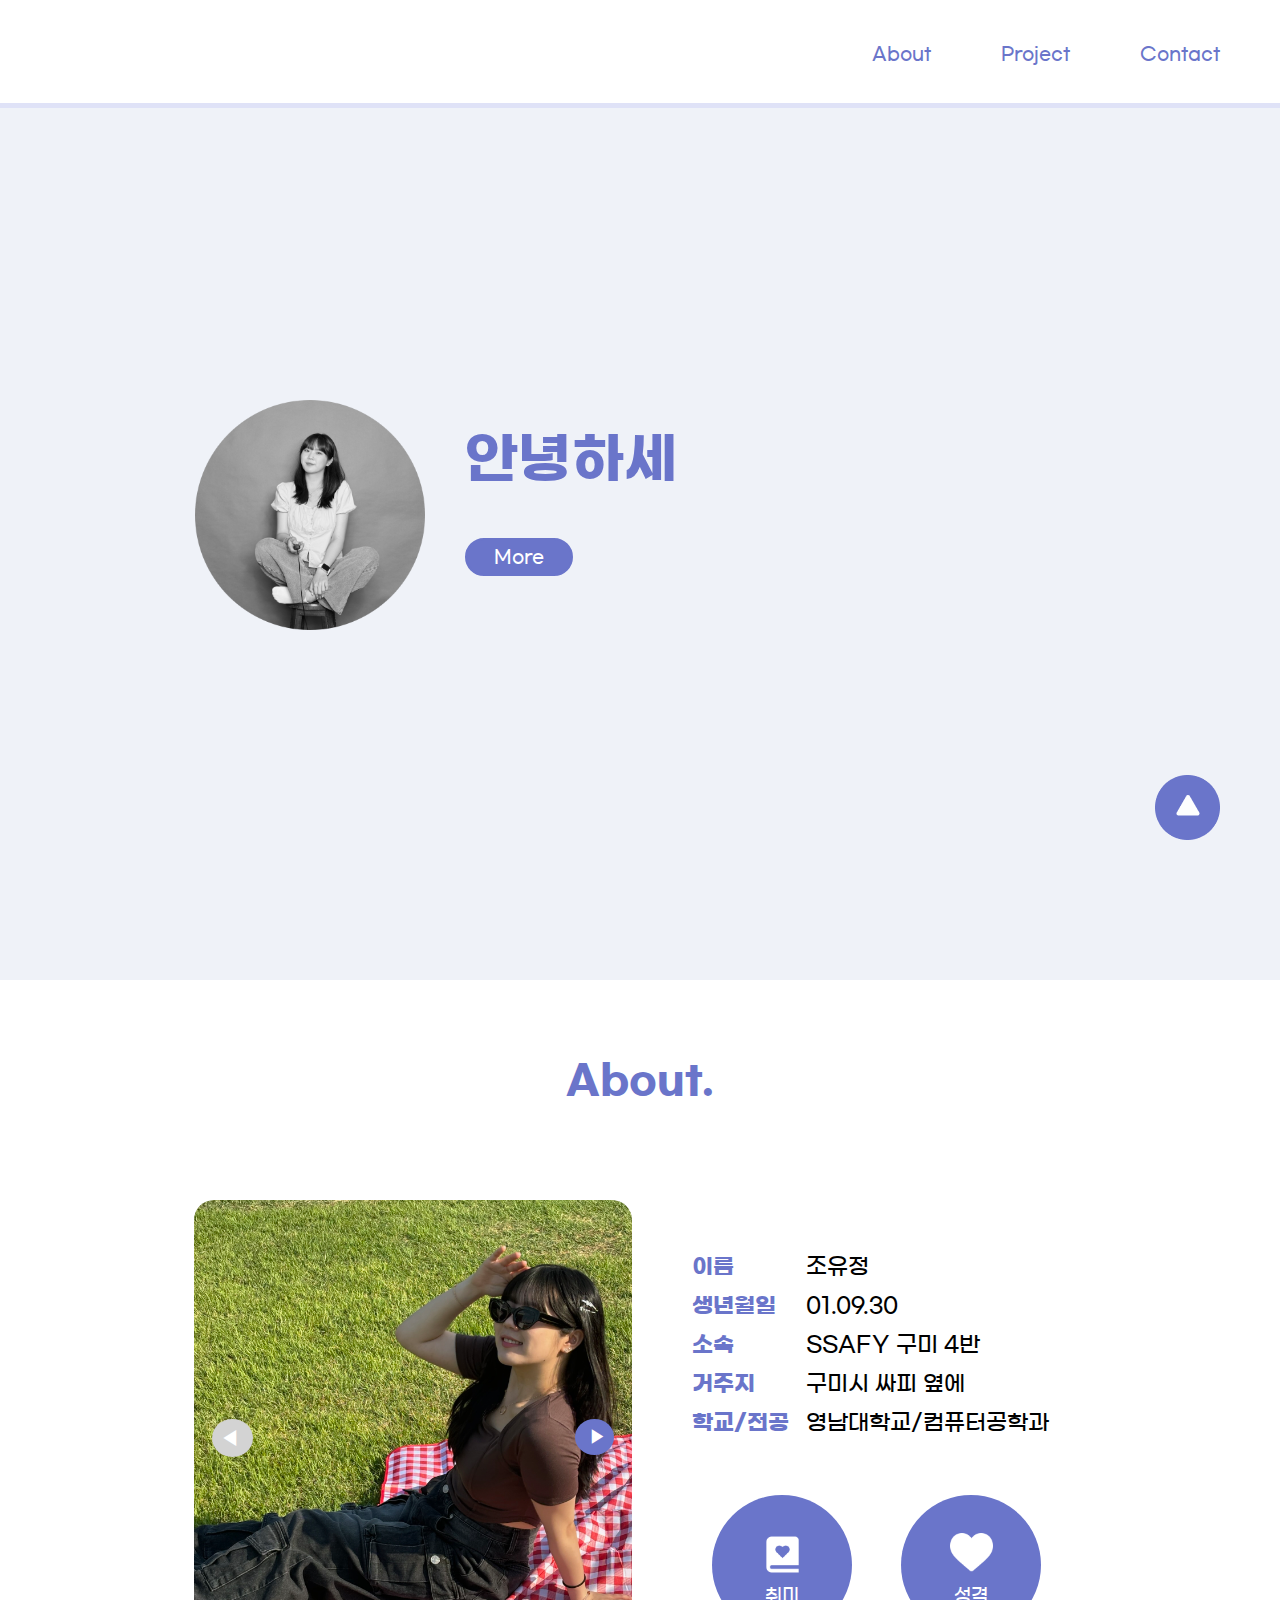
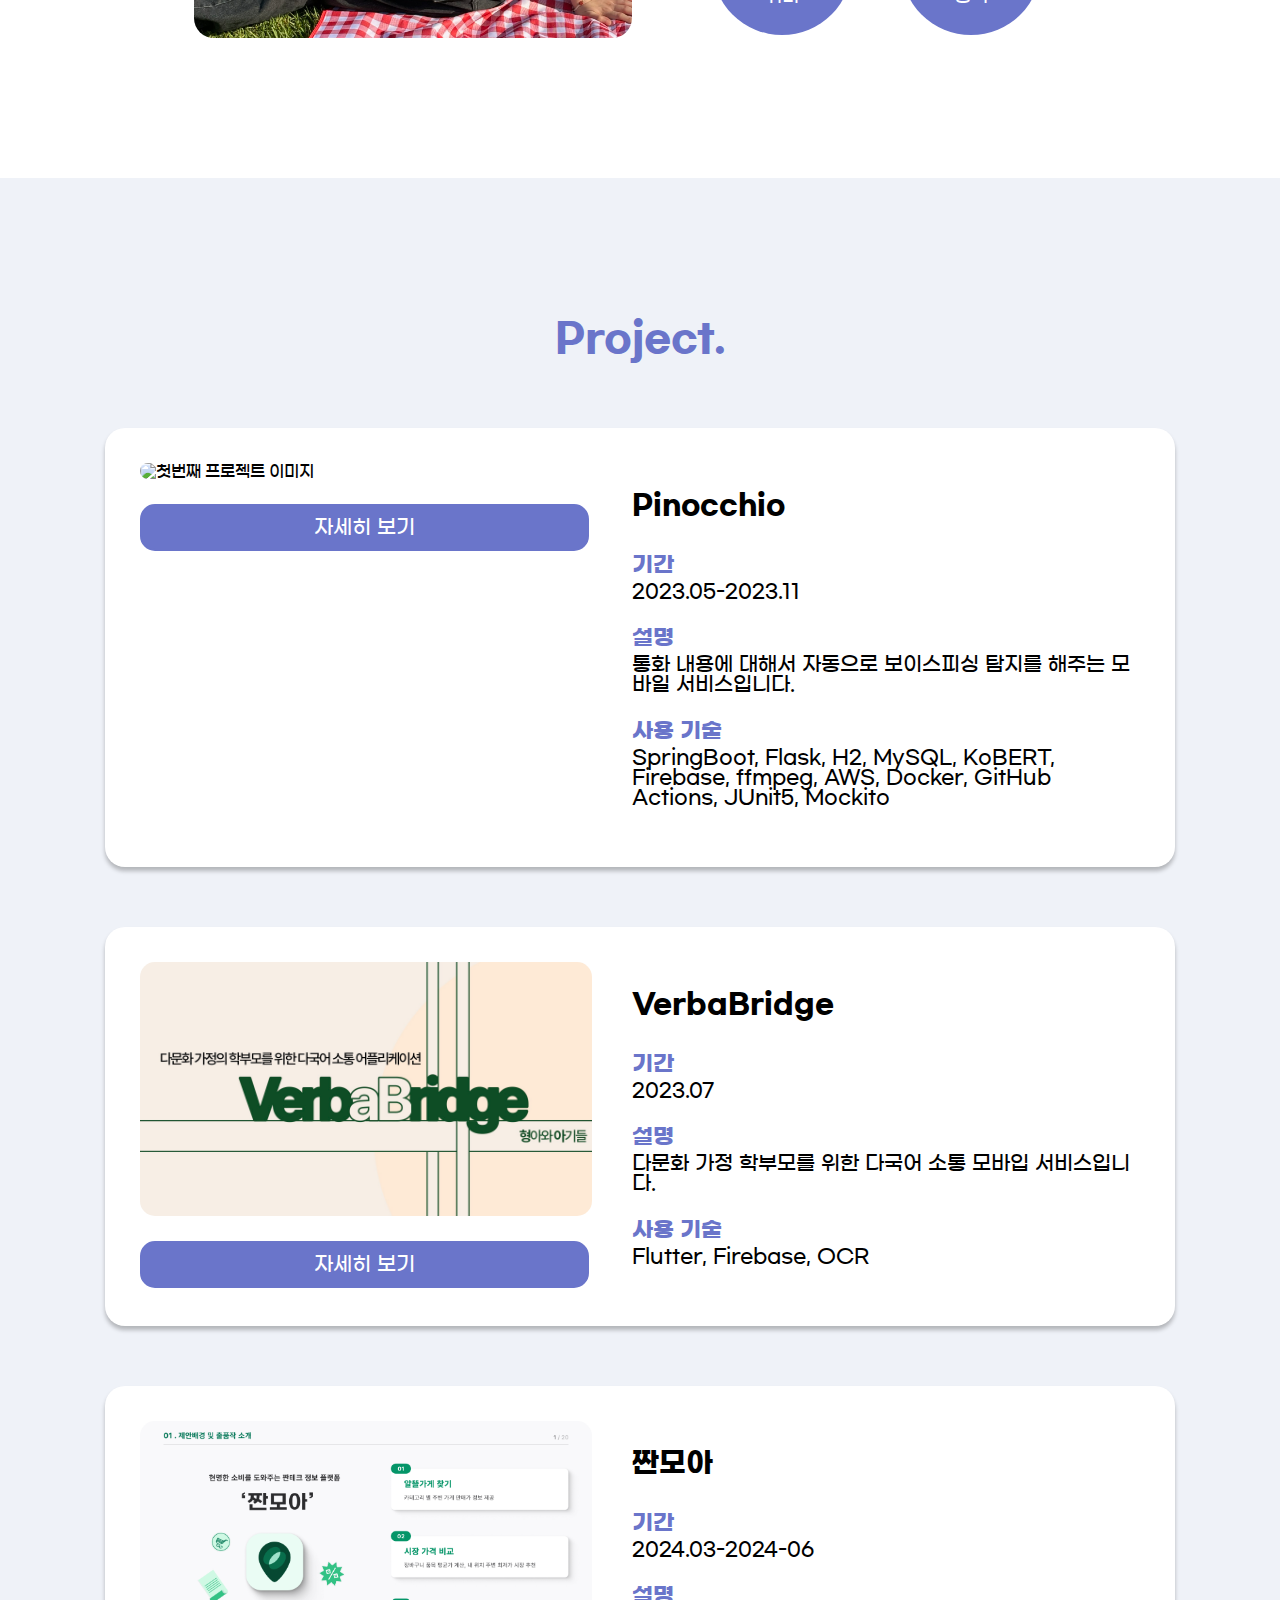
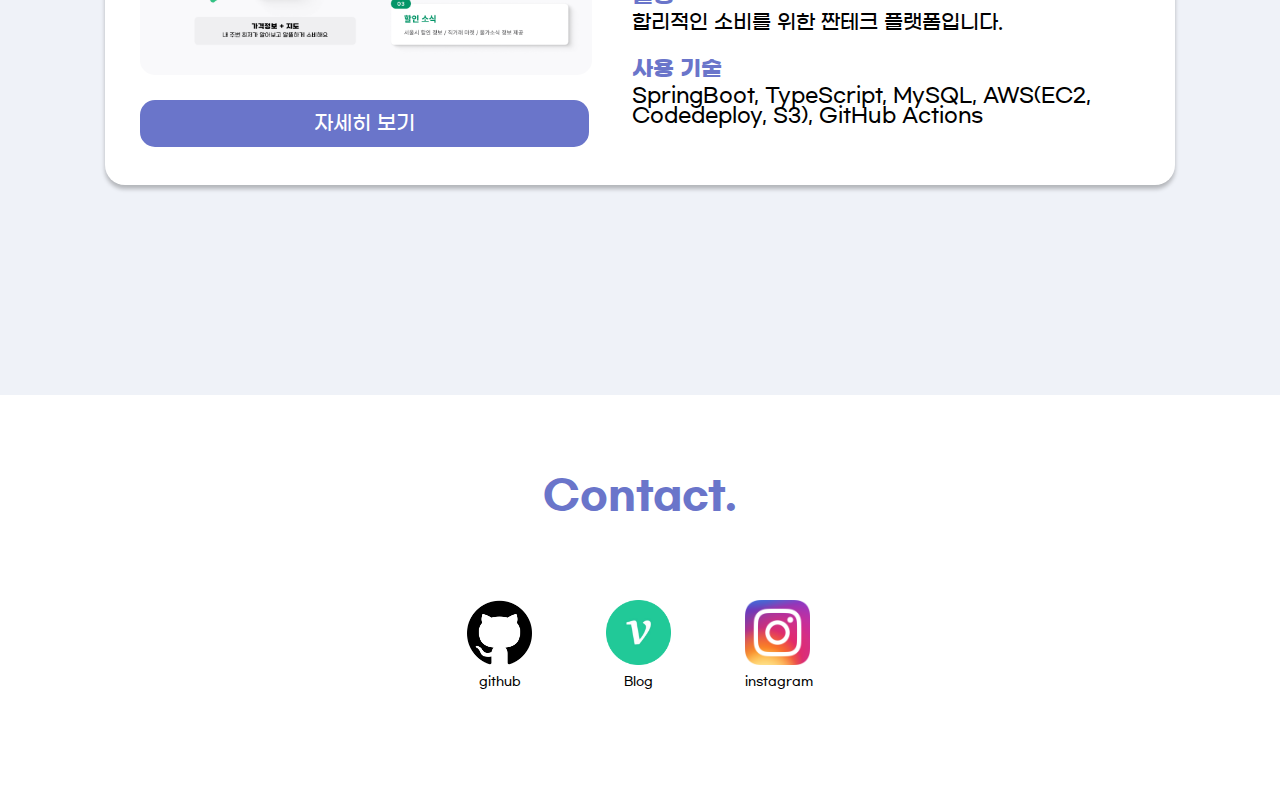
==== index.html @ 6be72dbe "init: 포트폴리오 제작" ====
<!DOCTYPE html>
<html lang="ko">

<head>
  <meta charset="UTF-8" />
  <meta http-equiv="X-UA-Compatible" content="IE=edge" />
  <meta name="viewport" content="width=device-width, initial-scale=1.0" />
  <title>조유정 (Cho Yu-jeong)</title>
  <link rel="stylesheet" href="style/reset.css" />
  <link rel="stylesheet" href="style/style.css" />
  <link rel="icon" type="image/png" sizes="16x16" href="src/img/favicon.png" />
</head>

<body>
  <main id="app">
    <section class="section-intro">
      <header id="header">
        <h1 class="txt-invisible">Portfolio</h1>
        <nav>
          <ul class="nav-list">
            <li><a href="#about" class="list-link">About</a></li>
            <li><a href="#project" class="list-link">Project</a></li>
            <li><a href="#contact" class="list-link">Contact</a></li>
          </ul>
        </nav>
        <div class="bar-bg">
          <span class="bar-ing"></span>
        </div>
      </header>

      <div class="cont-intro">
        <a name="info"></a>
        <img src="src/img/profile.png" alt="프로필 이미지" />
        <div>
          <p class="txt-title"></p>
          <a href="#about" class="btn-more">More</a>
        </div>
      </div>
    </section>

    <section class="section-about">
      <a name="about"></a>
      <h2>About.</h2>
      <div class="cont-about">
        <div class="slide-container">
          <div class="slide-album">
            <div class="slide-images">
              <img src="src/img/img-me-1.jpg" alt="내 사진" />
              <img src="src/img/img-me-2.jpg" alt="내 사진" />
              <img src="src/img/img-me-3.jpg" alt="내 사진" />
              <img src="src/img/img-me-4.jpg" alt="내 사진" />
              <img src="src/img/img-me-5.jpg" alt="내 사진" />
              <img src="src/img/img-me-6.jpg" alt="내 사진" />
            </div>
            <button class="btn-next">▶</button>
            <button class="btn-prev">◀</button>
          </div>
        </div>
        <div class="info-about">
          <dl class="txt-about">
            <div>
              <dt>이름</dt>
              <dd>조유정</dd>
            </div>
            <div>
              <dt>생년월일</dt>
              <dd>01.09.30</dd>
            </div>
            <div>
              <dt>소속</dt>
              <dd>SSAFY 구미 4반</dd>
            </div>
            <div>
              <dt>거주지</dt>
              <dd>구미시 싸피 옆에</dd>
            </div>
            <div>
              <dt>학교/전공</dt>
              <dd>영남대학교/컴퓨터공학과</dd>
            </div>
          </dl>
          <div class="btn-about">
            <button class="btn-open" type="button">
              <img src="src/img/icon-diary.png" alt="" />취미
            </button>
            <button class="btn-open" type="button">
              <img src="src/img/icon-heart.png" alt="" />성격
            </button>
          </div>
        </div>
      </div>
    </section>

    <section class="section-project">
      <a name="project"></a>
      <h2>Project.</h2>
      <article class="box-project">
        <div>
          <img class="img-project" src="src/img/project1.PNG" alt="첫번째 프로젝트 이미지" />
          <button class="btn-detail" type="button"
            onclick="location.href='https://github.com/Voice-Phishing-Detection-App/Server.git';">
            자세히 보기
          </button>
        </div>
        <div class="txt-project">
          <h3>Pinocchio</h3>
          <dl>
            <dt>기간</dt>
            <dd>2023.05-2023.11</dd>
            <dt>설명</dt>
            <dd>통화 내용에 대해서 자동으로 보이스피싱 탐지를 해주는 모바일 서비스입니다.</dd>
            <dt>사용 기술</dt>
            <dd>SpringBoot, Flask, H2, MySQL, KoBERT, Firebase, ffmpeg, AWS, Docker, GitHub Actions, JUnit5, Mockito
            </dd>
          </dl>
        </div>
      </article>

      <article class="box-project">
        <div>
          <img class="img-project" src="src/img/project2.png" alt="두번째 프로젝트 이미지" />
          <button class="btn-detail" type="button"
            onclick="location.href='https://github.com/DREAMLANDTHON/HYUNGA.git';">
            자세히 보기
          </button>
        </div>
        <div class="txt-project">
          <h3>VerbaBridge</h3>
          <dl>
            <dt>기간</dt>
            <dd>2023.07</dd>
            <dt>설명</dt>
            <dd>다문화 가정 학부모를 위한 다국어 소통 모바입 서비스입니다.</dd>
            <dt>사용 기술</dt>
            <dd>Flutter, Firebase, OCR</dd>
          </dl>
        </div>
      </article>

      <article class="box-project">
        <div>
          <img class="img-project" src="src/img/project3.png" alt="세번째 프로젝트 이미지" />
          <button class="btn-detail" type="button" onclick="location.href='https://zzanmoa.vercel.app/';">
            자세히 보기
          </button>
        </div>
        <div class="txt-project">
          <h3>짠모아</h3>
          <dl>
            <dt>기간</dt>
            <dd>2024.03-2024-06</dd>
            <dt>설명</dt>
            <dd>합리적인 소비를 위한 짠테크 플랫폼입니다.</dd>
            <dt>사용 기술</dt>
            <dd>SpringBoot, TypeScript, MySQL, AWS(EC2, Codedeploy, S3), GitHub Actions</dd>
          </dl>
        </div>
      </article>
    </section>

    <footer id="footer">
      <a name="contact"></a>
      <div class="box-footer">
        <h2>Contact.</h2>
        <ul class="link-sns">
          <li>
            <a href="https://github.com/hiyoojeong" target="_blank"><img class="img-github"
                src="src/img/icon-github.png" alt="깃허브 주소" />github</a>
          </li>
          <li>
            <a href="https://velog.io/@hiyoojeong" target="_blank"><img class="img-velog" src="src/img/icon-velog.png"
                alt="블로그 주소" />Blog</a>
          </li>
          <li>
            <a href="https://www.instagram.com/_you.xx_/" target="_blank"><img class="img-instagram"
                src="src/img/icon-instagram.png" alt="인스타그램 주소" />instagram</a>
          </li>
        </ul>
      </div>
    </footer>
    <div class="modal-background">
      <div class="modal">
        <h3>취미</h3>
        <h4>뮤지컬 보기</h4>
        <img src="src/img/img-musical.jpg" alt="뮤지컬 이미지" />
        <p>
          취미는 뮤지컬 보는 거랍니다💞 무대에서 직접 보는 표정 연기와 미친 성량에 중독되어버렸어요😎
          요즘 뮤지컬 티겟값이 너무 비싸서 슬픈 유정이에요...
        </p>
        <button type="button" class="btn-close">Close</button>
      </div>
    </div>
    <div class="modal-background">
      <div class="modal">
        <h3>성격</h3>
        <h4>긍정적이고 열정이 넘쳐요</h4>
        <img src="src/img/img-ideneity.jpg" alt="책상 이미지" />
        <p>
          어떤 상황에서도 멋대로 긍정적으로 생각해버리곤 해요! 어차피 일어난 일, 좋게 생각하면 좋잖아요😊
          생각보다 열정넘치는 편이라 이것저것 많이 시도해보고 많이 도전해봤어요🎀
        </p>
        <button type="button" class="btn-close">Close</button>
      </div>
    </div>
    <button onclick="moveToTop()" class="btn-moveTop"></button>
    <script src="index.js"></script>
  </main>
</body>

</html>
---- style/style.css ----
@font-face {
  font-family: "GmarketBold";
  src: url("../src/font/GmarketSansTTFBold.ttf") format("truetype");
}
@font-face {
  font-family: "GmarketMedium";
  src: url("../src/font/GmarketSansTTFMedium.ttf") format("truetype");
}

* {
  font-family: "GmarketMedium";
}
body {
  padding-top: 150px;
  background-color: #eff2f8;
}
body::-webkit-scrollbar {
  display: none;
}

/* header */
#header {
  position: fixed;
  top: 0;
  left: 0;
  right: 0;
  padding: 45px 60px;
  background-color: white;
  color: #6a75ca;
  font-size: 18px;
  /* border-bottom: 1px solid #e0e3fd; */
  z-index: 10;
}
.nav-list {
  display: flex;
  justify-content: right;
}
.list-link {
  margin-left: 70px;
}
.list-link:hover {
  color: black;
  border-bottom: 2px solid black;
}
.btn-code {
  padding: 8px 23px;
  border-radius: 20px;
  background-color: #6a75ca;
  border: solid 2px #6a75ca;
  color: white;
}
.btn-code:hover {
  background-color: white;
  border: solid 2px #6a75ca;
  color: #6a75ca;
  transition: 0.2s ease-out;
}
.bar-bg {
  position: absolute;
  width: 100%;
  height: 5px;
  bottom: 0;
  left: 0;
  background-color: #dfe2f7;
}
.bar-ing {
  position: absolute;
  height: 5px;
  bottom: 0;
  left: 0;
  background-color: #6a75ca;
}

/* intro섹션 */
.cont-intro {
  margin: 250px 0 350px 0;
  display: flex;
  justify-content: center;
}
.cont-intro img {
  width: 230px;
  margin-right: 40px;
}
.txt-title {
  width: 620px;
  margin-top: 30px;
  font-size: 55px;
  font-family: "GmarketBold";
  color: #6a75ca;
  line-height: 58px;
}
.btn-more {
  position: absolute;
  bottom: 36%;
  padding: 8px 27px;
  border-radius: 20px;
  background-color: #6a75ca;
  border: solid 2px #6a75ca;
  color: white;
  font-size: 18px;
  margin-top: 40px;
}
.btn-more:hover {
  background-color: white;
  border: solid 2px #6a75ca;
  color: #6a75ca;
  transition: 0.7s ease-out;
}

/* about섹션 */
.section-about {
  display: flex;
  justify-content: center;
  flex-direction: column;
  background-color: white;
  padding: 80px 0 140px 0;
  margin: 0 0 140px 0;
}
.section-about h2 {
  margin: 0 auto 100px;
  display: inline-block;
  font-family: "GmarketBold";
  color: #6a75ca;
  font-size: 40px;
}
.cont-about {
  display: flex;
  margin: 0 auto;
}
.slide-container {
  width: 438px;
  margin: 0 auto;
}
.slide-album {
  position: relative;
  width: 438px;
  height: 438px;
  overflow: hidden;
  border-radius: 20px;
}
.slide-images {
  position: relative;
  display: flex;
  height: 438px;
}
.slide-images img {
  width: 438px;
  height: 438px;
}
.btn-next,
.btn-next:active,
.btn-next:focus {
  position: absolute;
  padding: 8px 8px 7px 14px;
  background-color: #6a75ca;
  color: white;
  border: none;
  font-size: 18px;
  border-radius: 100%;
}
.btn-prev,
.btn-prev:active,
.btn-prev:focus {
  position: absolute;
  padding: 8px 14px 7px 8px;
  background-color: #6a75ca;
  color: white;
  border: none;
  font-size: 20px;
  border-radius: 100%;
}
.btn-next:disabled,
.btn-prev:disabled {
  background-color: lightgray;
}
.btn-next:hover,
.btn-prev:hover {
  cursor: pointer;
  background-color: white;
  color: #6a75ca;
  transition: 0.7s ease-out;
}
.btn-prev {
  left: 18px;
  top: 50%;
}
.btn-next {
  right: 18px;
  top: 50%;
}
.info-about {
  margin: 0 0 0 60px;
}
.txt-about dt {
  display: inline-block;
  margin-bottom: 17px;
  width: 110px;
  font-size: 22px;
  font-family: "GmarketBold";
  color: #6a75ca;
}
.txt-about {
  margin-top: 55px;
}
.txt-about dd {
  display: inline-block;
  font-size: 22px;
}
.btn-about {
  margin: 45px 0 0 20px;
}
.btn-about button {
  width: 140px;
  height: 140px;
  margin: 0 45px 0 0;
  border-radius: 100%;
  background-color: #6a75ca;
  border: none;
  color: white;
  font-size: 18px;
}
.btn-about button:hover {
  cursor: pointer;
  background-color: #c4c8f1;
  color: #868ecf;
  /* border: 2px solid #6a75ca; */
  transition: 0.5s ease-out;
}
.btn-about button img {
  width: 43px;
  margin: 10px auto;
}

/* project섹션 */
.section-project {
  display: flex;
  flex-direction: column;
  justify-content: center;
  margin-bottom: 180px;
}

.section-project h2 {
  margin: 0 auto;
  display: inline-block;
  font-family: "GmarketBold";
  color: #6a75ca;
  font-size: 40px;
  margin-bottom: 40px;
}

.box-project {
  margin: 30px auto;
  display: flex;
  padding: 35px;
  width: 1000px;
  border-radius: 20px;
  background-color: white;
  box-shadow: 0px 4px 4px rgba(0, 0, 0, 0.25);
}
.img-project {
  border-radius: 15px;
  width: 452px;
  margin-bottom: 25px;
}

.btn-detail {
  cursor: pointer;
  padding: 10px 172px;
  border-radius: 15px;
  border: none;
  background-color: #6a75ca;
  border: solid 2px #6a75ca;
  color: white;
  font-size: 20px;
}
.btn-detail:hover {
  background-color: white;
  border: solid 2px #6a75ca;
  color: #6a75ca;
}
.txt-project {
  text-align: left;
  margin: 25px 0 0 40px;
}
.txt-project h3 {
  font-family: "GmarketBold";
  font-size: 28px;
  line-height: 35px;
  margin-bottom: 30px;
}
.txt-project dl dt {
  font-family: "GmarketBold";
  color: #6a75ca;
  font-size: 22px;
  margin-bottom: 6px;
}
.txt-project dl dd {
  font-size: 20px;
  margin-bottom: 25px;
}

/* footer */
#footer {
  text-align: center;
}
#footer h2 {
  font-family: "GmarketBold";
  color: #6a75ca;
  font-size: 40px;
  margin-bottom: 50px;
}
.box-footer {
  width: 100%;
  background-color: white;
  padding: 80px 0 70px 0;
}
.link-sns ul {
  display: inline-block;
  margin: 30px auto;
}
.link-sns li {
  display: inline-block;
  padding: 35px;
  font-size: 12px;
}
.link-sns li a img {
  margin-bottom: 10px;
}
.img-github,
.img-velog,
.img-instagram {
  width: 65px;
}
.box-footer p {
  color: #6a75ca;
  margin-top: 50px;
}

/* 모달 */
.modal-background {
  display: none;
  justify-content: center;
  align-items: center;
  width: 100vw;
  height: 100vh;
  background-color: rgba(0, 0, 0, 0.2);
  position: fixed;
  top: 0;
  right: 0;
  bottom: 0;
  left: 0;
}
.modal {
  position: absolute;
  top: 20%;
  width: 440px;
  background-color: #e0e3fd;
  border-radius: 10px;
  text-align: center;
  box-shadow: 10px 10px 10px rgba(0, 0, 0, 0.5);
}
.modal h3 {
  margin: 40px 0 7px 0;
  font-size: 25px;
  color: #6a75ca;
  font-family: "GmarketBold";
}
.modal h4 {
  font-size: 20px;
}
.modal img {
  width: 350px;
  margin: 30px auto;
  border-radius: 15px;
}
.modal p {
  margin: 0 auto;
  width: 310px;
  font-size: 17px;
  line-height: 24px;
}
.btn-close {
  padding: 8px 140px;
  margin: 25px 0 35px 0;
  background-color: #6a75ca;
  border-radius: 10px;
  border: none;
  color: white;
}
.btn-close:hover {
  background-color: white;
  color: #6a75ca;
  transition: 0.3s ease-out;
  cursor: pointer;
}

/* moveTop 버튼 */
.btn-moveTop {
  position: fixed;
  right: 60px;
  bottom: 60px;
  width: 65px;
  height: 65px;
  background-image: url(../src/img/btn-moveTop.png);
  background-color: transparent;
  border: none;
  cursor: pointer;
}
.btn-moveTop:hover {
  background-image: url(../src/img/btn-moveTop-hover.png);
  transition: 0.5s ease-out;
}
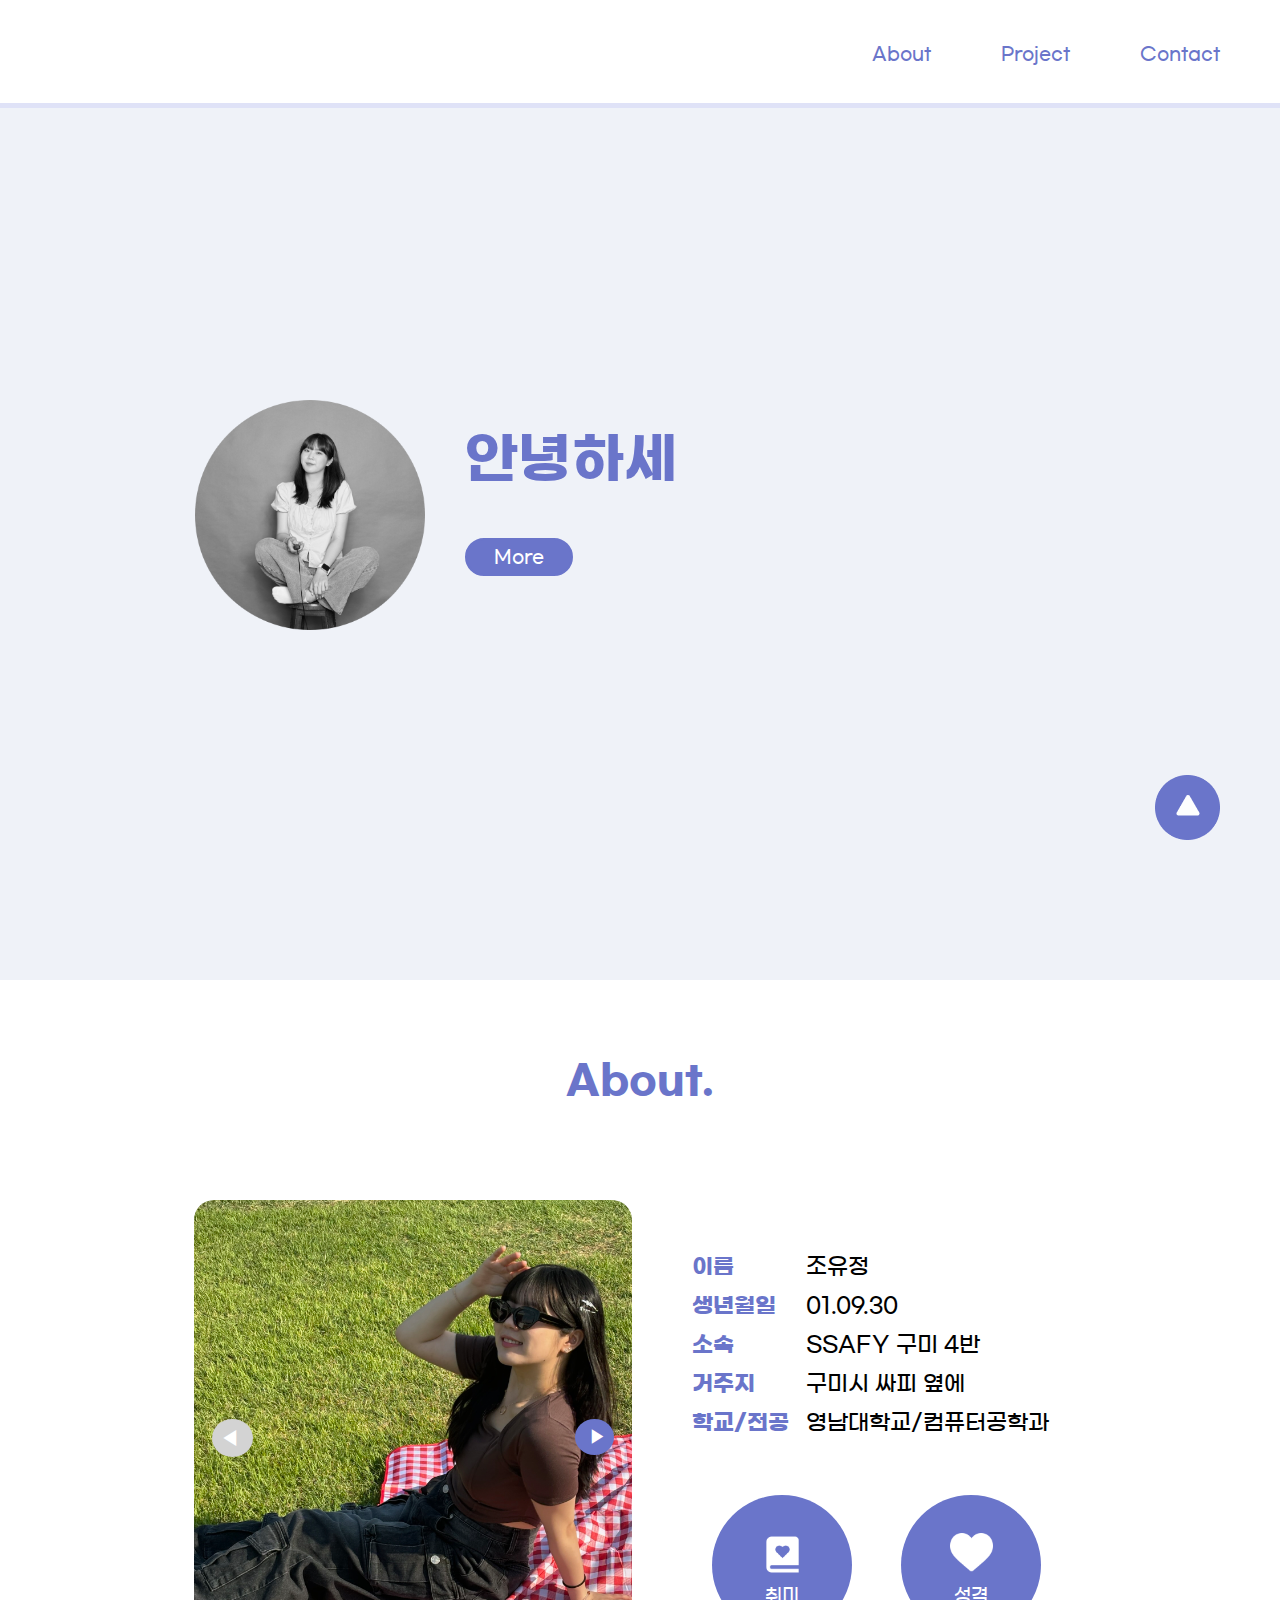
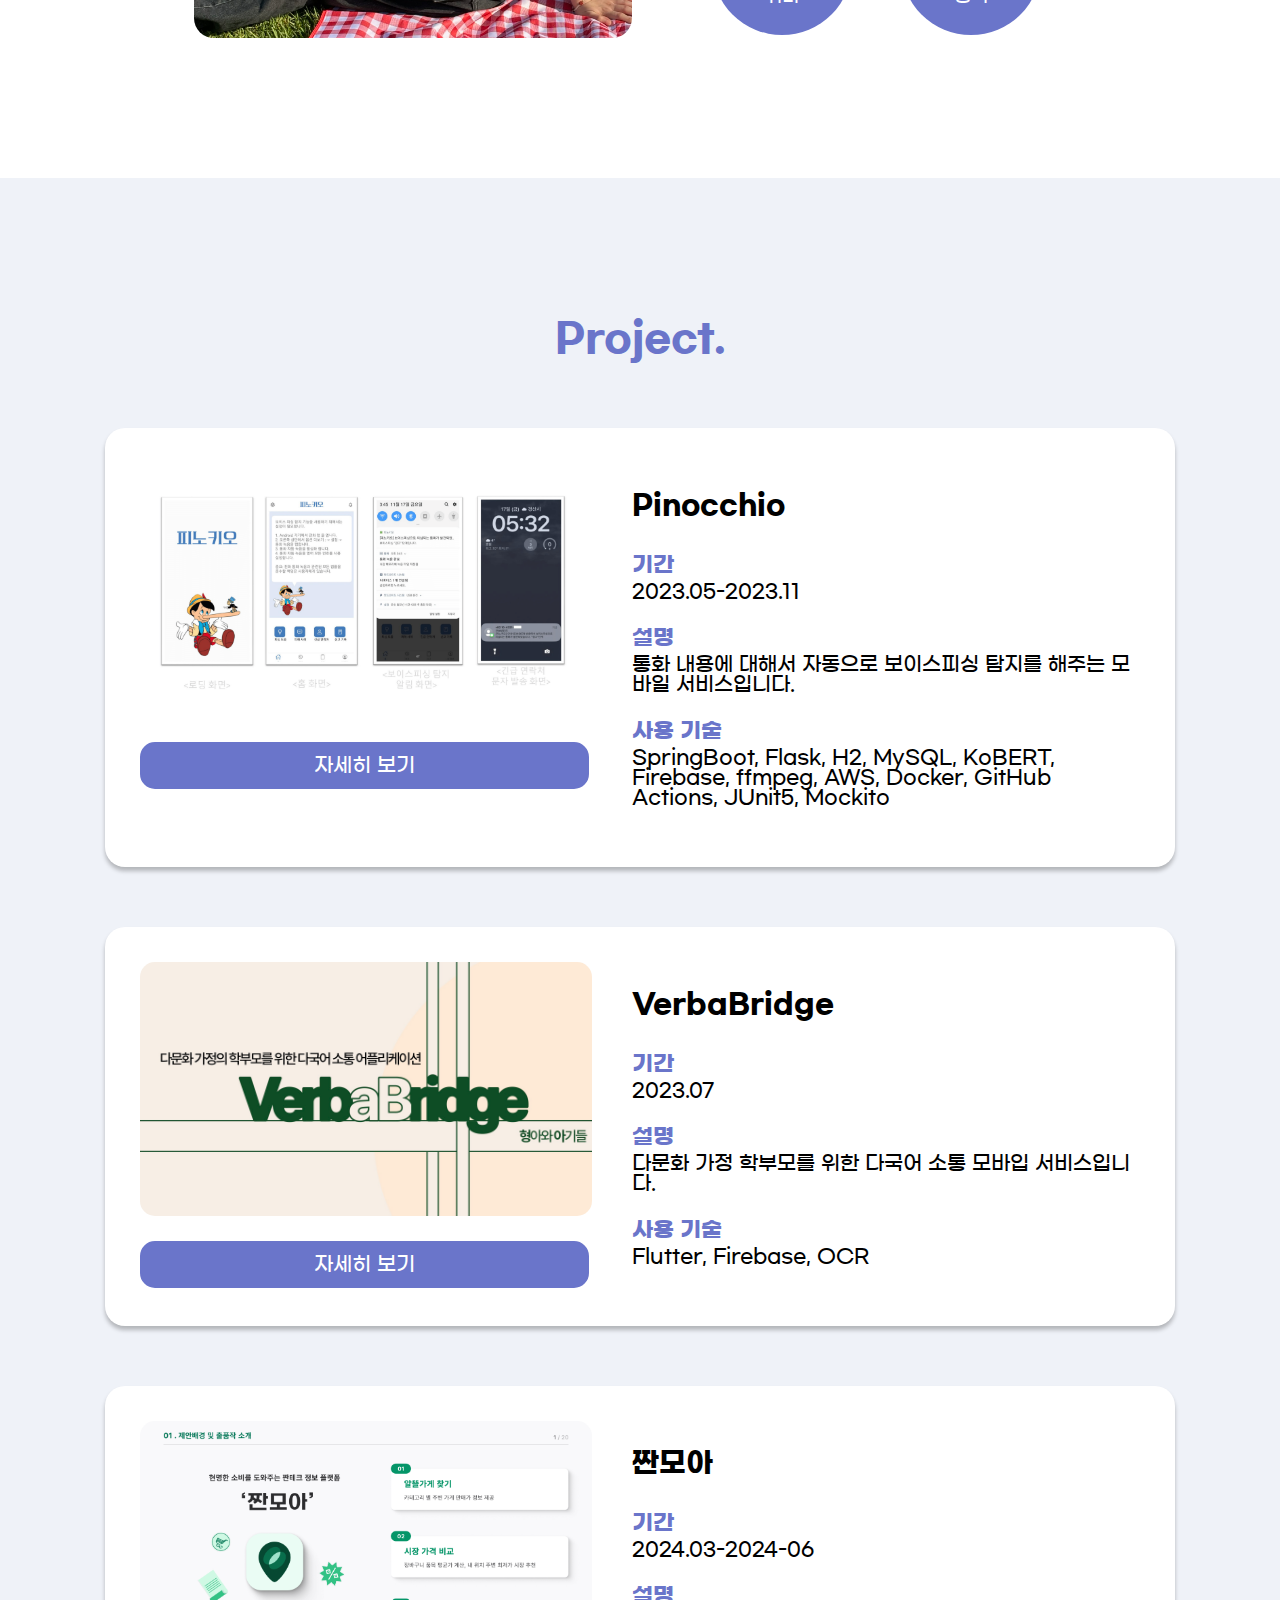
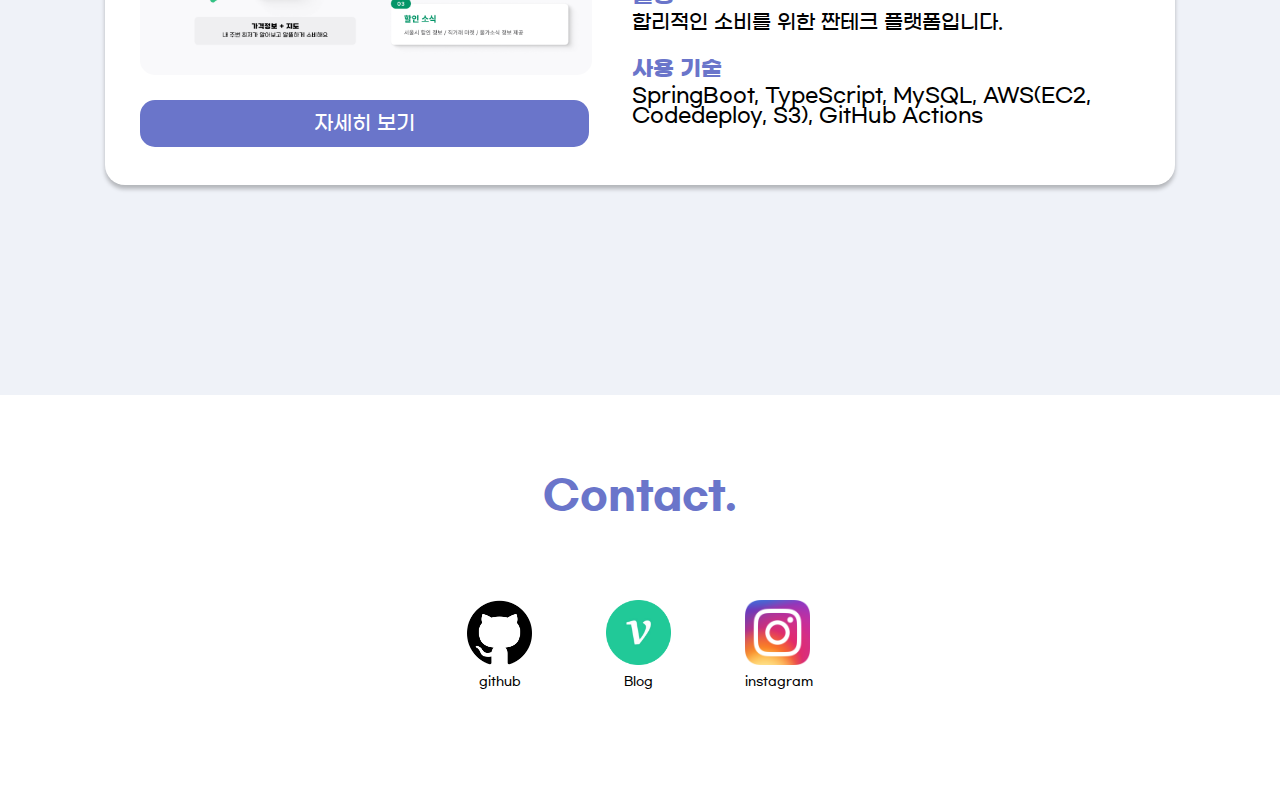
==== commit 478a64c8: "fix: 이미지 경로 수정" ====
--- a/index.html
+++ b/index.html
@@ -96,7 +96,7 @@
       <h2>Project.</h2>
       <article class="box-project">
         <div>
-          <img class="img-project" src="src/img/project1.PNG" alt="첫번째 프로젝트 이미지" />
+          <img class="img-project" src="src/img/project1.png" alt="첫번째 프로젝트 이미지" />
           <button class="btn-detail" type="button"
             onclick="location.href='https://github.com/Voice-Phishing-Detection-App/Server.git';">
             자세히 보기
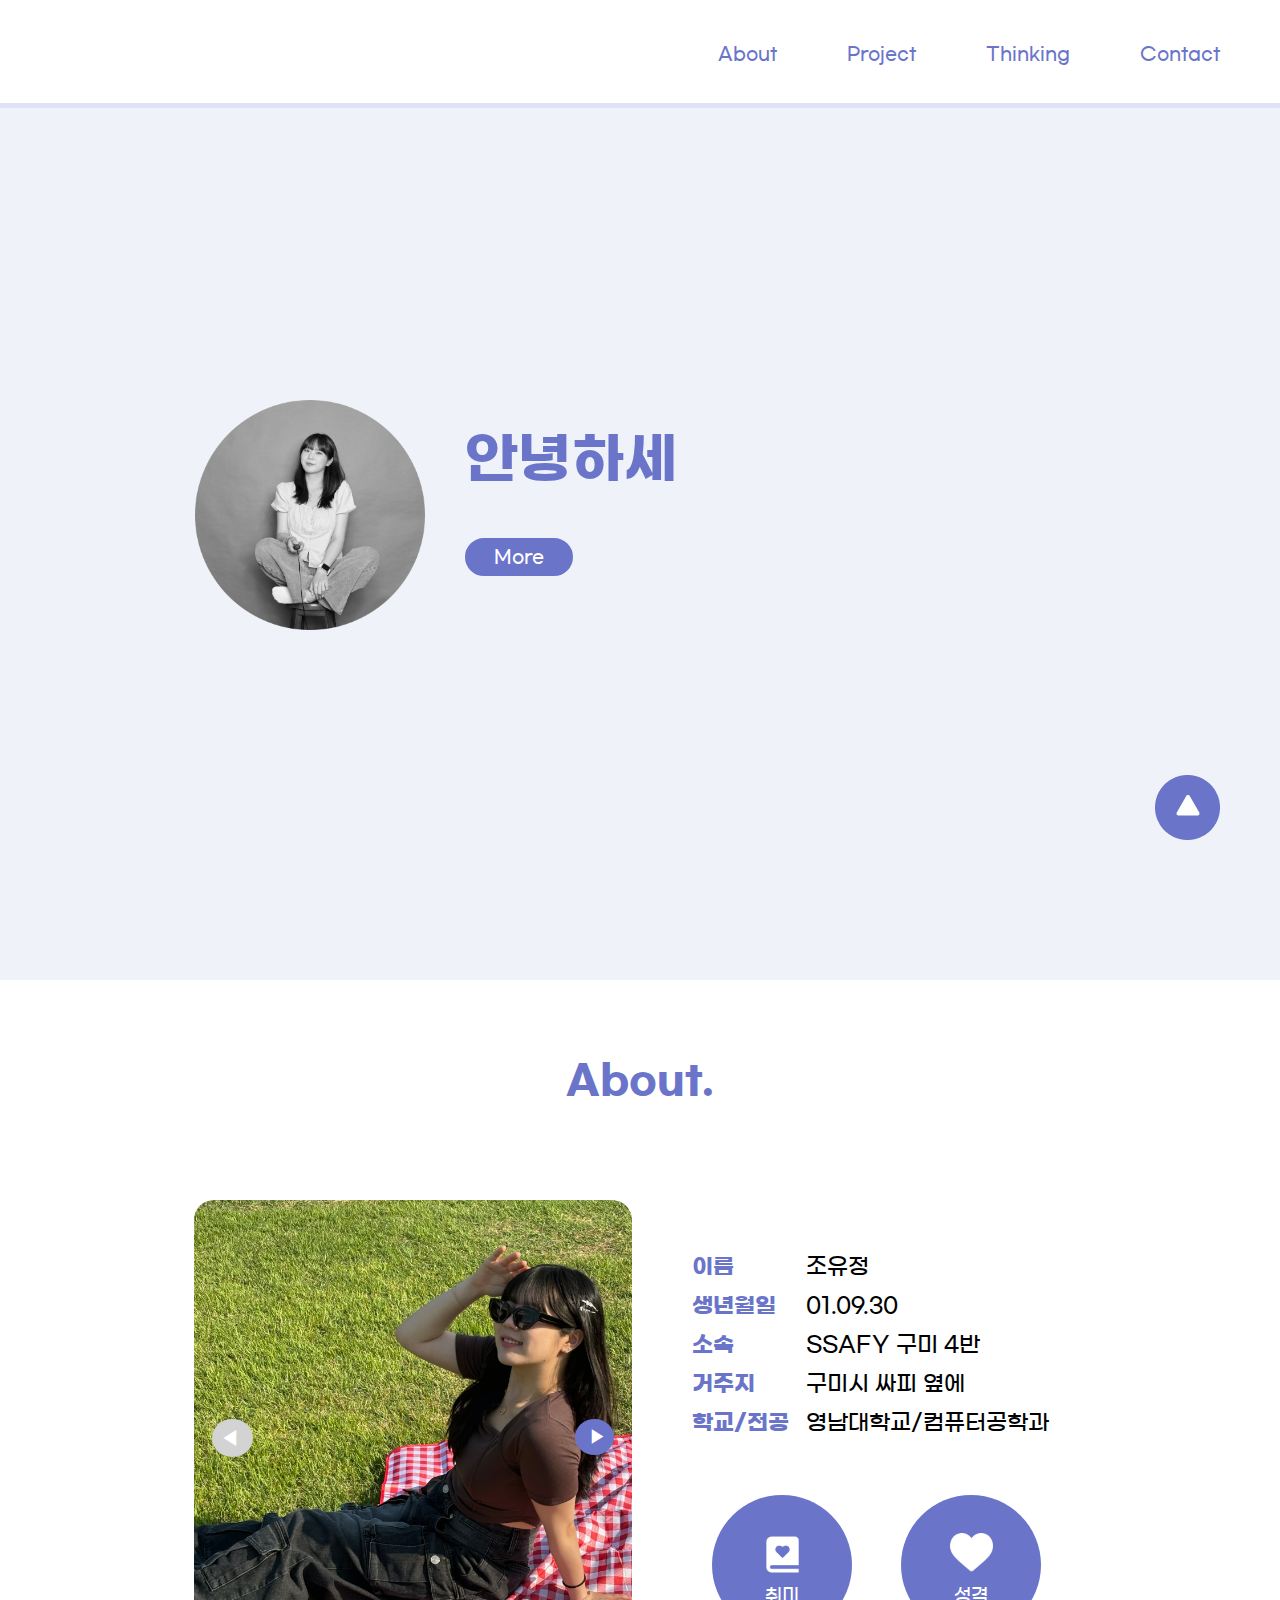
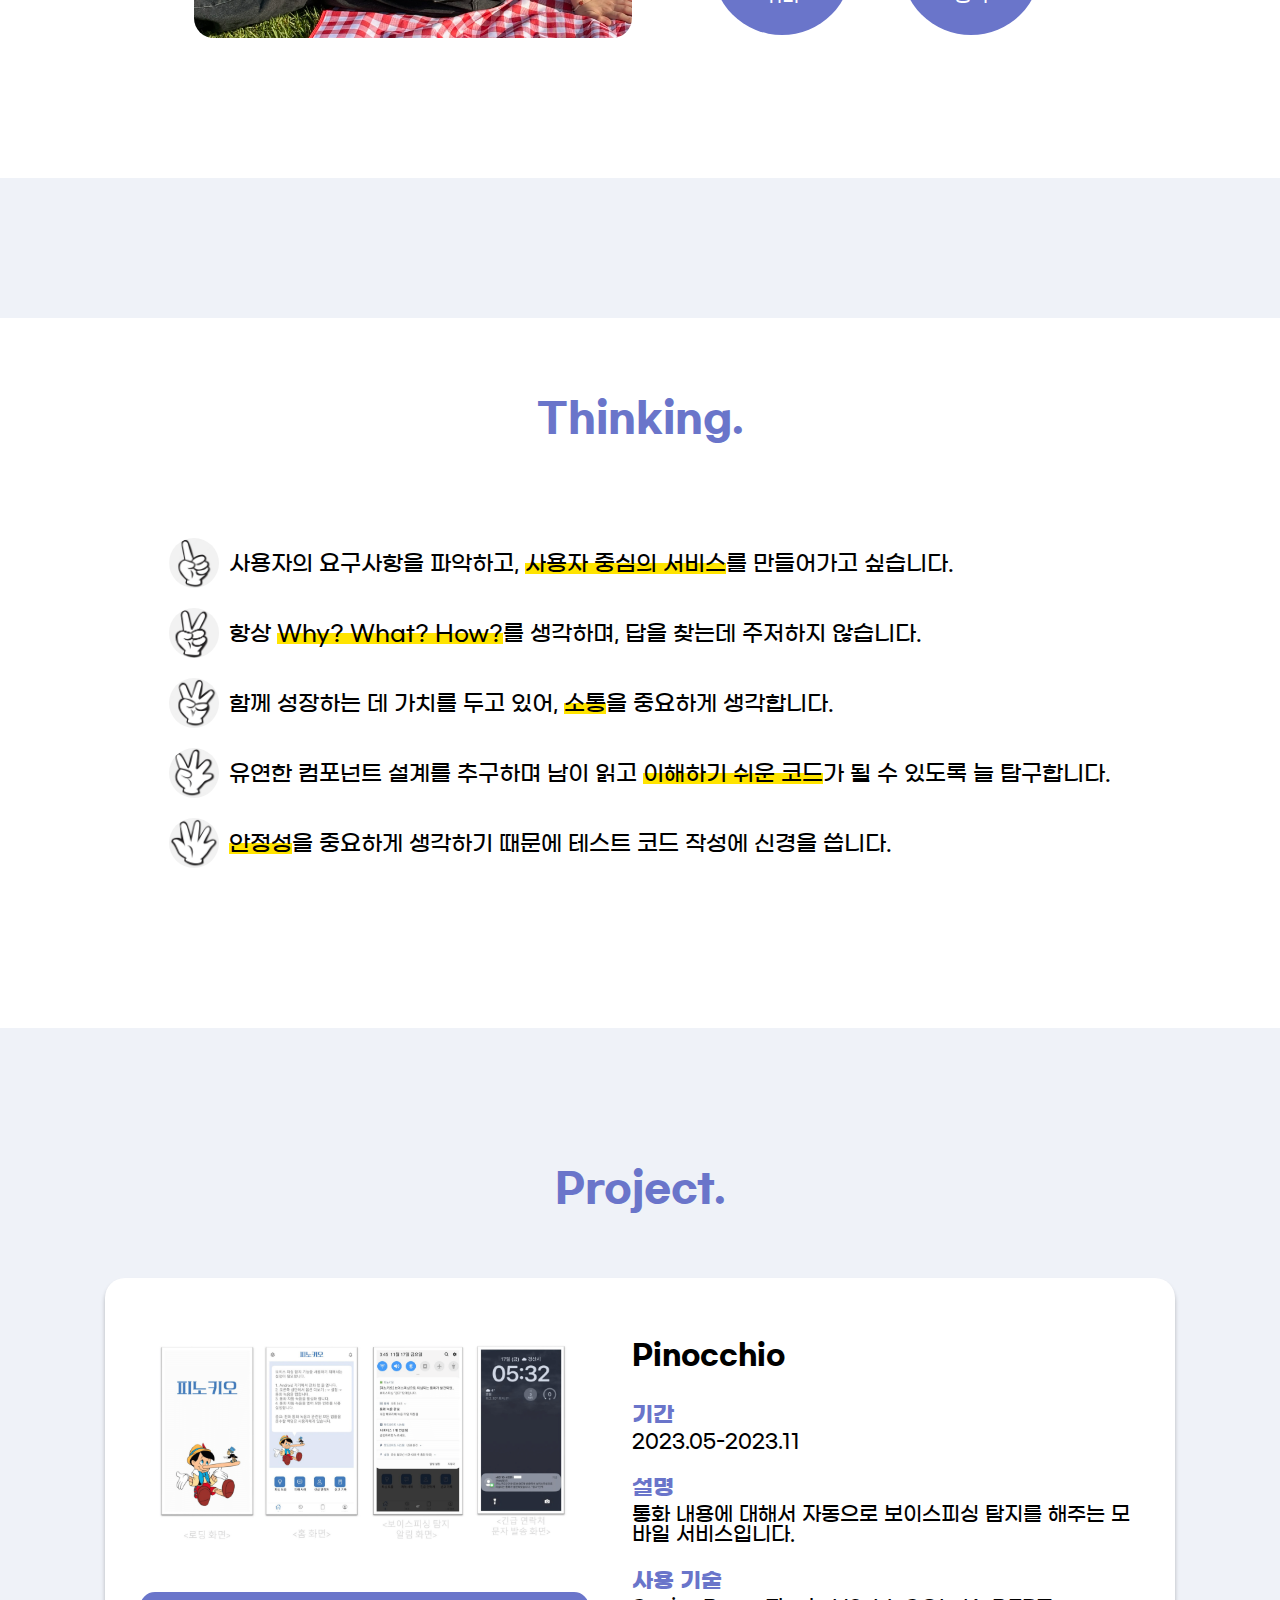
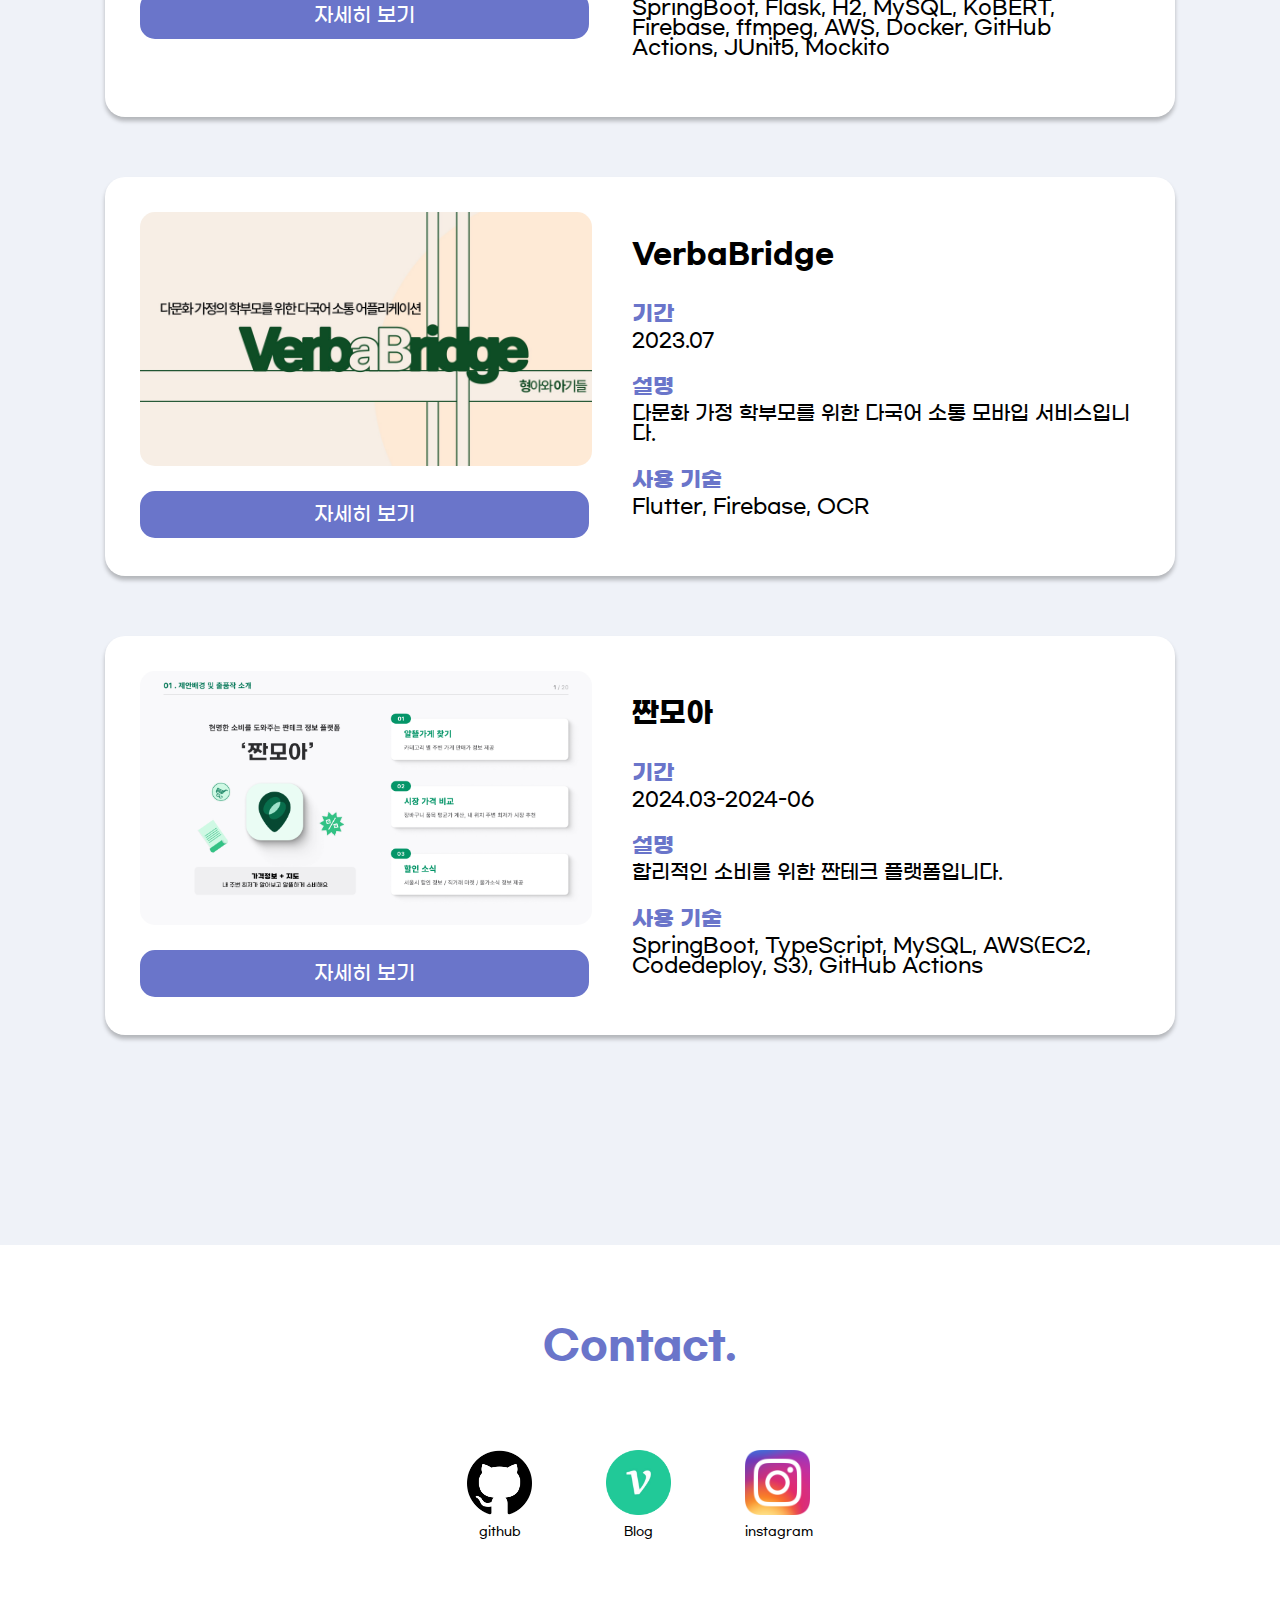
==== commit fa2b41e4: "feat: Thinking 탭 추가" ====
--- a/index.html
+++ b/index.html
@@ -20,6 +20,7 @@
           <ul class="nav-list">
             <li><a href="#about" class="list-link">About</a></li>
             <li><a href="#project" class="list-link">Project</a></li>
+            <li><a href="#thinking" class="list-link">Thinking</a></li>
             <li><a href="#contact" class="list-link">Contact</a></li>
           </ul>
         </nav>
@@ -36,6 +37,7 @@
           <a href="#about" class="btn-more">More</a>
         </div>
       </div>
+
     </section>
 
     <section class="section-about">
@@ -87,6 +89,37 @@
               <img src="src/img/icon-heart.png" alt="" />성격
             </button>
           </div>
+        </div>
+      </div>
+    </section>
+
+    <section class="section-thinking">
+      <a name="thinking"></a>
+      <h2>Thinking.</h2>
+      <div class="cont-thinking">
+        <div class="info-thinking">
+          <dl class="txt-thinking">
+            <div>
+              <dt><img class="img-one" src="src/img/img-one.png" alt=""></dt>
+              <dd>사용자의 요구사항을 파악하고, <span>사용자 중심의 서비스</span>를 만들어가고 싶습니다.</dd>
+            </div>
+            <div>
+              <dt><img class="img-two" src="src/img/img-two.png" alt=""></dt>
+              <dd>항상 <span>Why? What? How?</span>를 생각하며, 답을 찾는데 주저하지 않습니다.</dd>
+            </div>
+            <div>
+              <dt><img class="img-three" src="src/img/img-three.png" alt=""></dt>
+              <dd>함께 성장하는 데 가치를 두고 있어, <span>소통</span>을 중요하게 생각합니다.</dd>
+            </div>
+            <div>
+              <dt><img class="img-four" src="src/img/img-four.png" alt=""></dt>
+              <dd>유연한 컴포넌트 설계를 추구하며 남이 읽고 <span>이해하기 쉬운 코드</span>가 될 수 있도록 늘 탐구합니다.</dd>
+            </div>
+            <div>
+              <dt><img class="img-five" src="src/img/img-five.png" alt=""></dt>
+              <dd><span>안정성</span>을 중요하게 생각하기 때문에 테스트 코드 작성에 신경을 씁니다.</dd>
+            </div>
+          </dl>
         </div>
       </div>
     </section>
--- a/style/style.css
+++ b/style/style.css
@@ -229,6 +229,58 @@
 .btn-about button img {
   width: 43px;
   margin: 10px auto;
+}
+
+/* thinking */
+.section-thinking {
+  display: flex;
+  justify-content: center;
+  flex-direction: column;
+  background-color: white;
+  padding: 80px 0 140px 0;
+  margin: 0 0 140px 0;
+}
+.section-thinking h2 {
+  margin: 0 auto 100px;
+  display: inline-block;
+  font-family: "GmarketBold";
+  color: #6a75ca;
+  font-size: 40px;
+}
+.cont-thinking {
+  display: flex;
+  margin: 0 auto;
+}
+.txt-thinking {
+  display: flex;
+  flex-direction: column;
+}
+.txt-thinking div {
+  display: flex;
+  align-items: center;
+  margin-bottom: 20px;
+}
+.txt-thinking dt {
+  margin-right: 10px;
+}
+.txt-thinking img {
+  max-width: 50px;
+  height: auto;
+}
+.txt-thinking dd {
+  margin: 0;
+  font-size: 22px;
+}
+.txt-thinking span {
+  background: linear-gradient(to top, #FFE400 50%, transparent 50%)
+}
+.img-one,
+.img-two,
+.img-three,
+.img-four,
+.img-five {
+  width: 65px;
+  border-radius: 50%;
 }
 
 /* project섹션 */
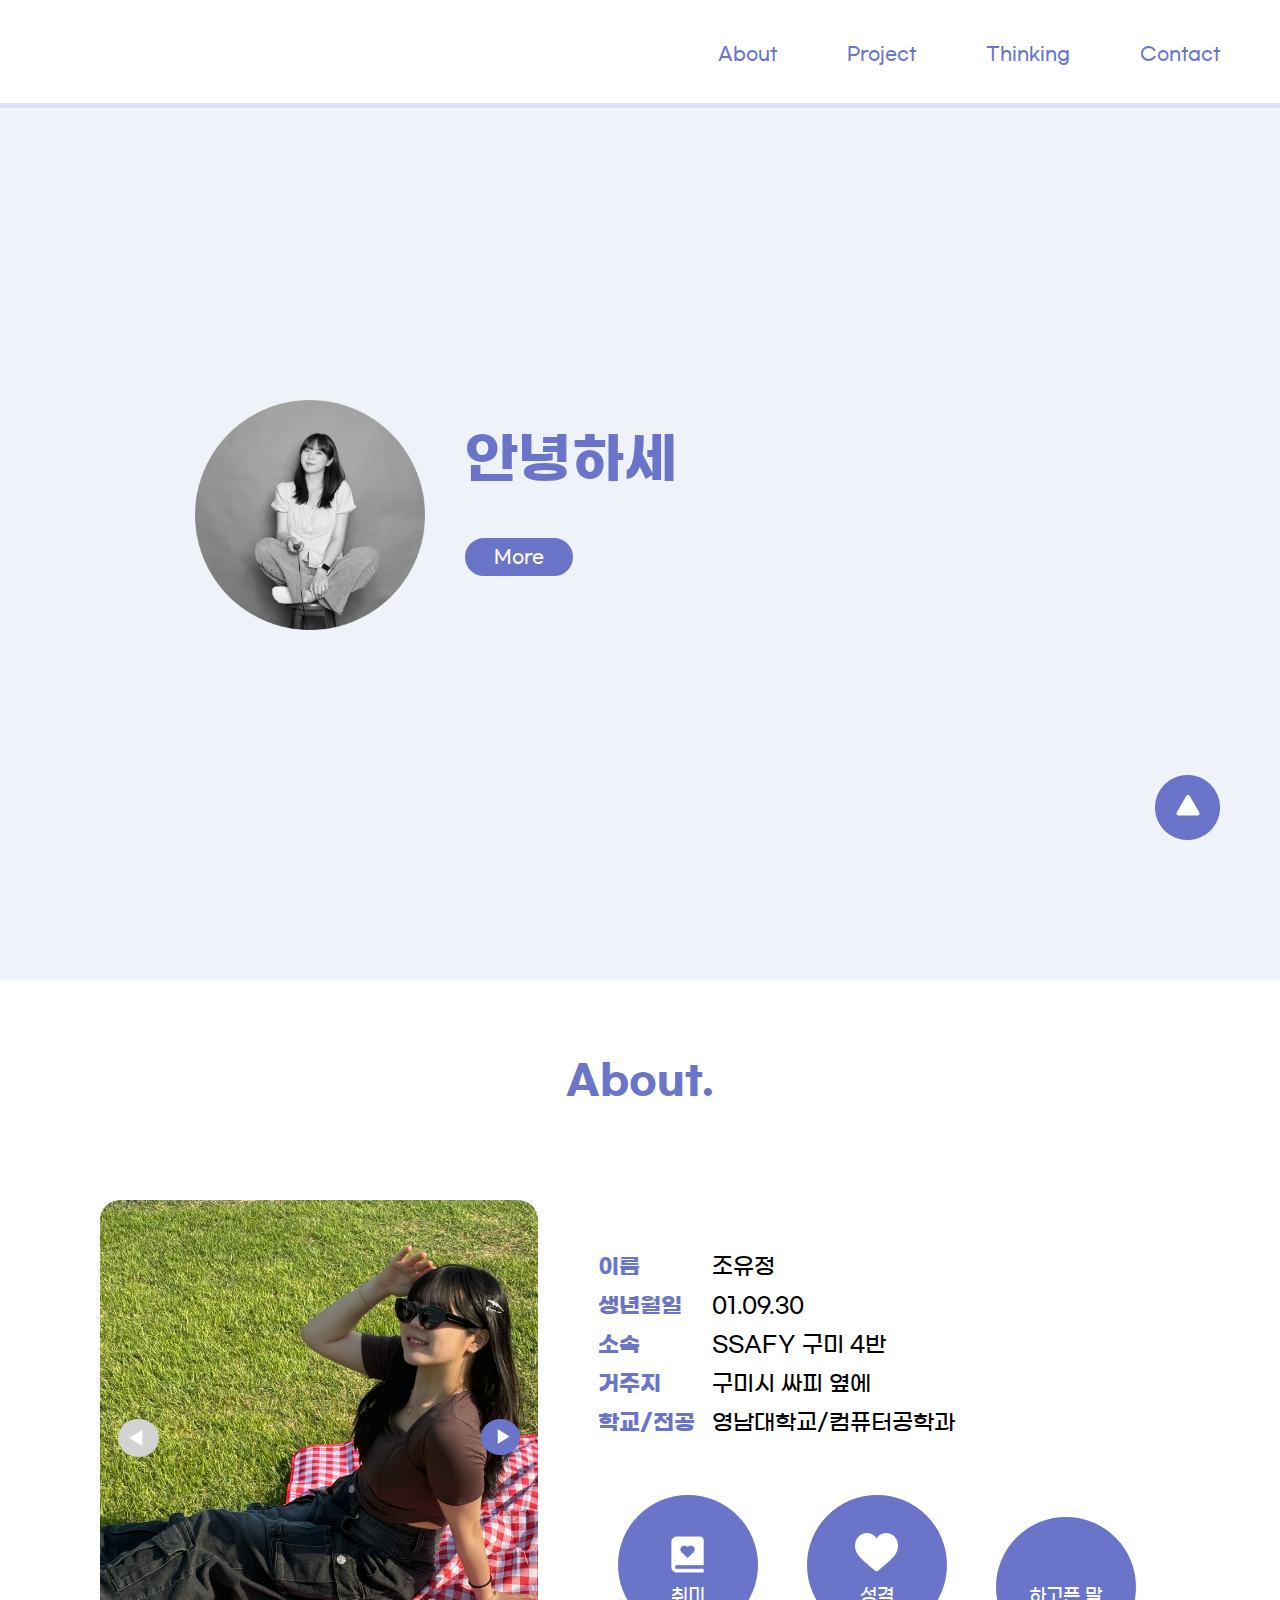
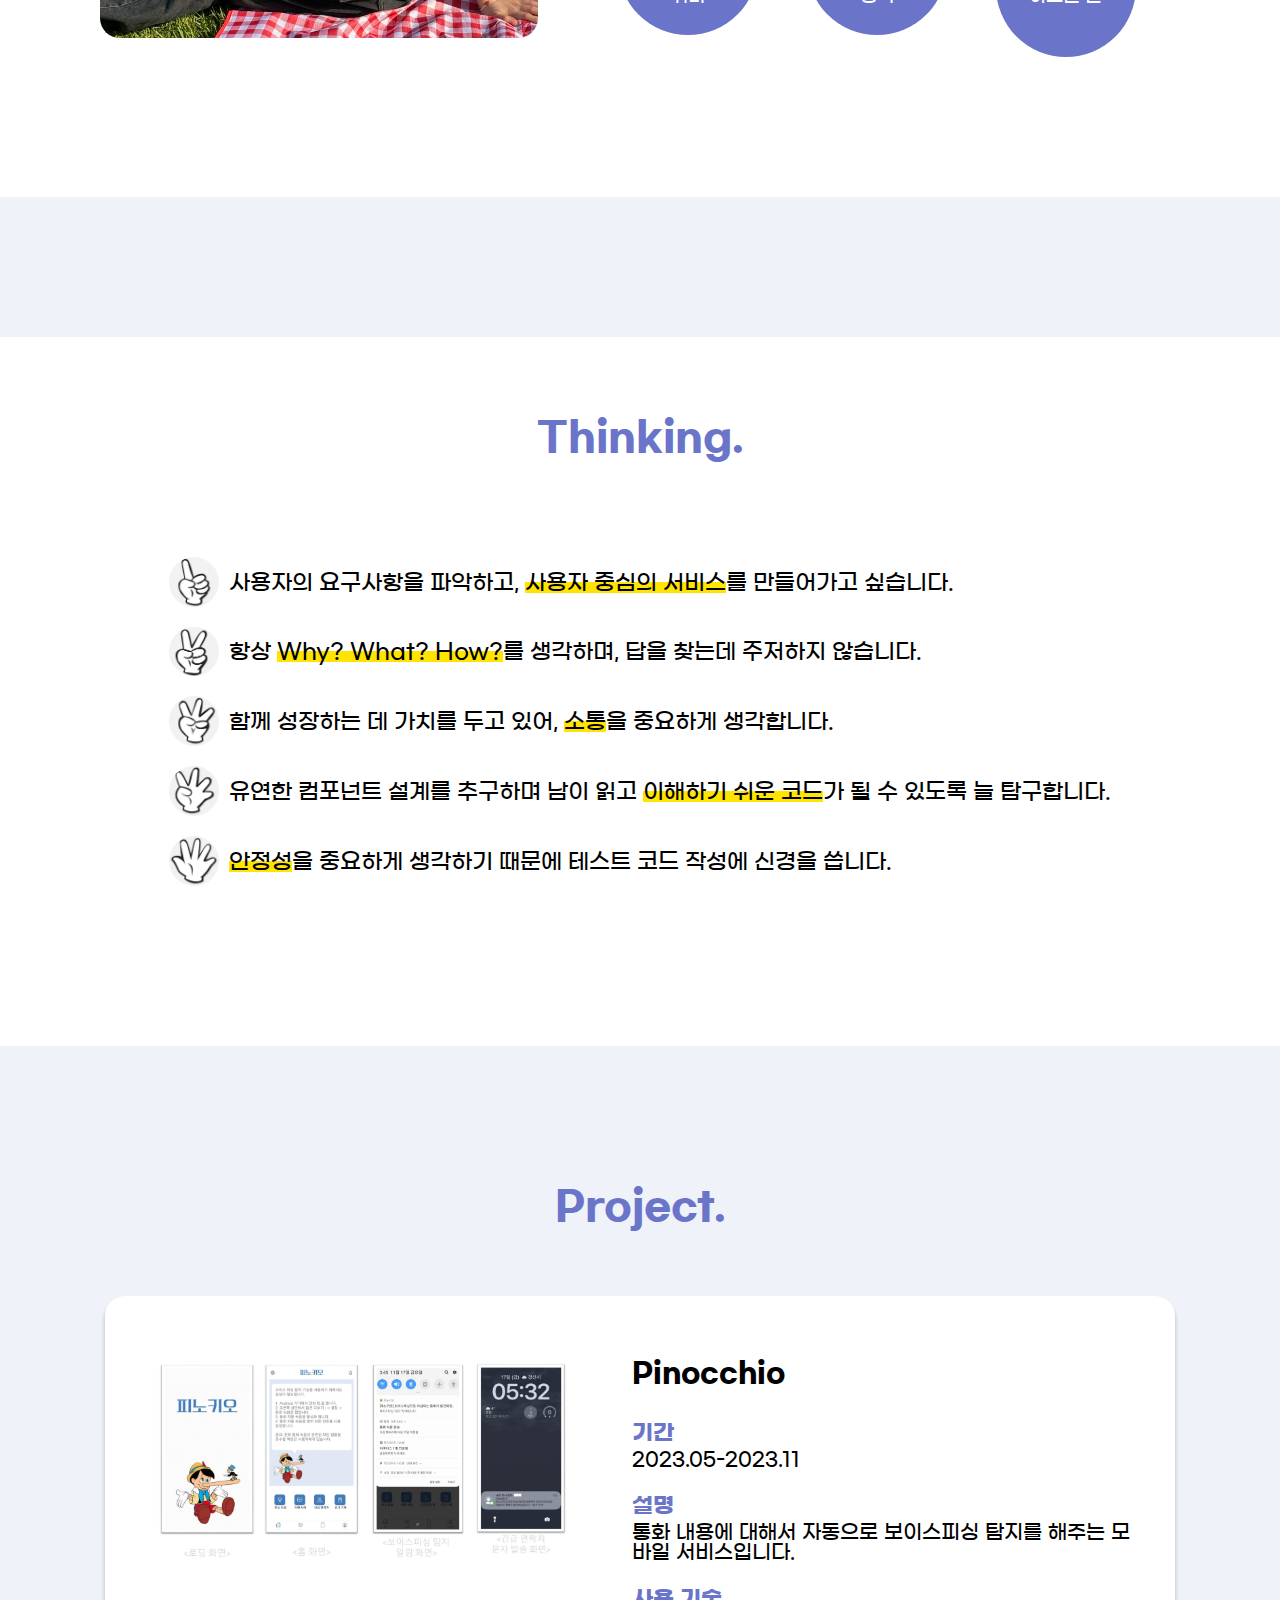
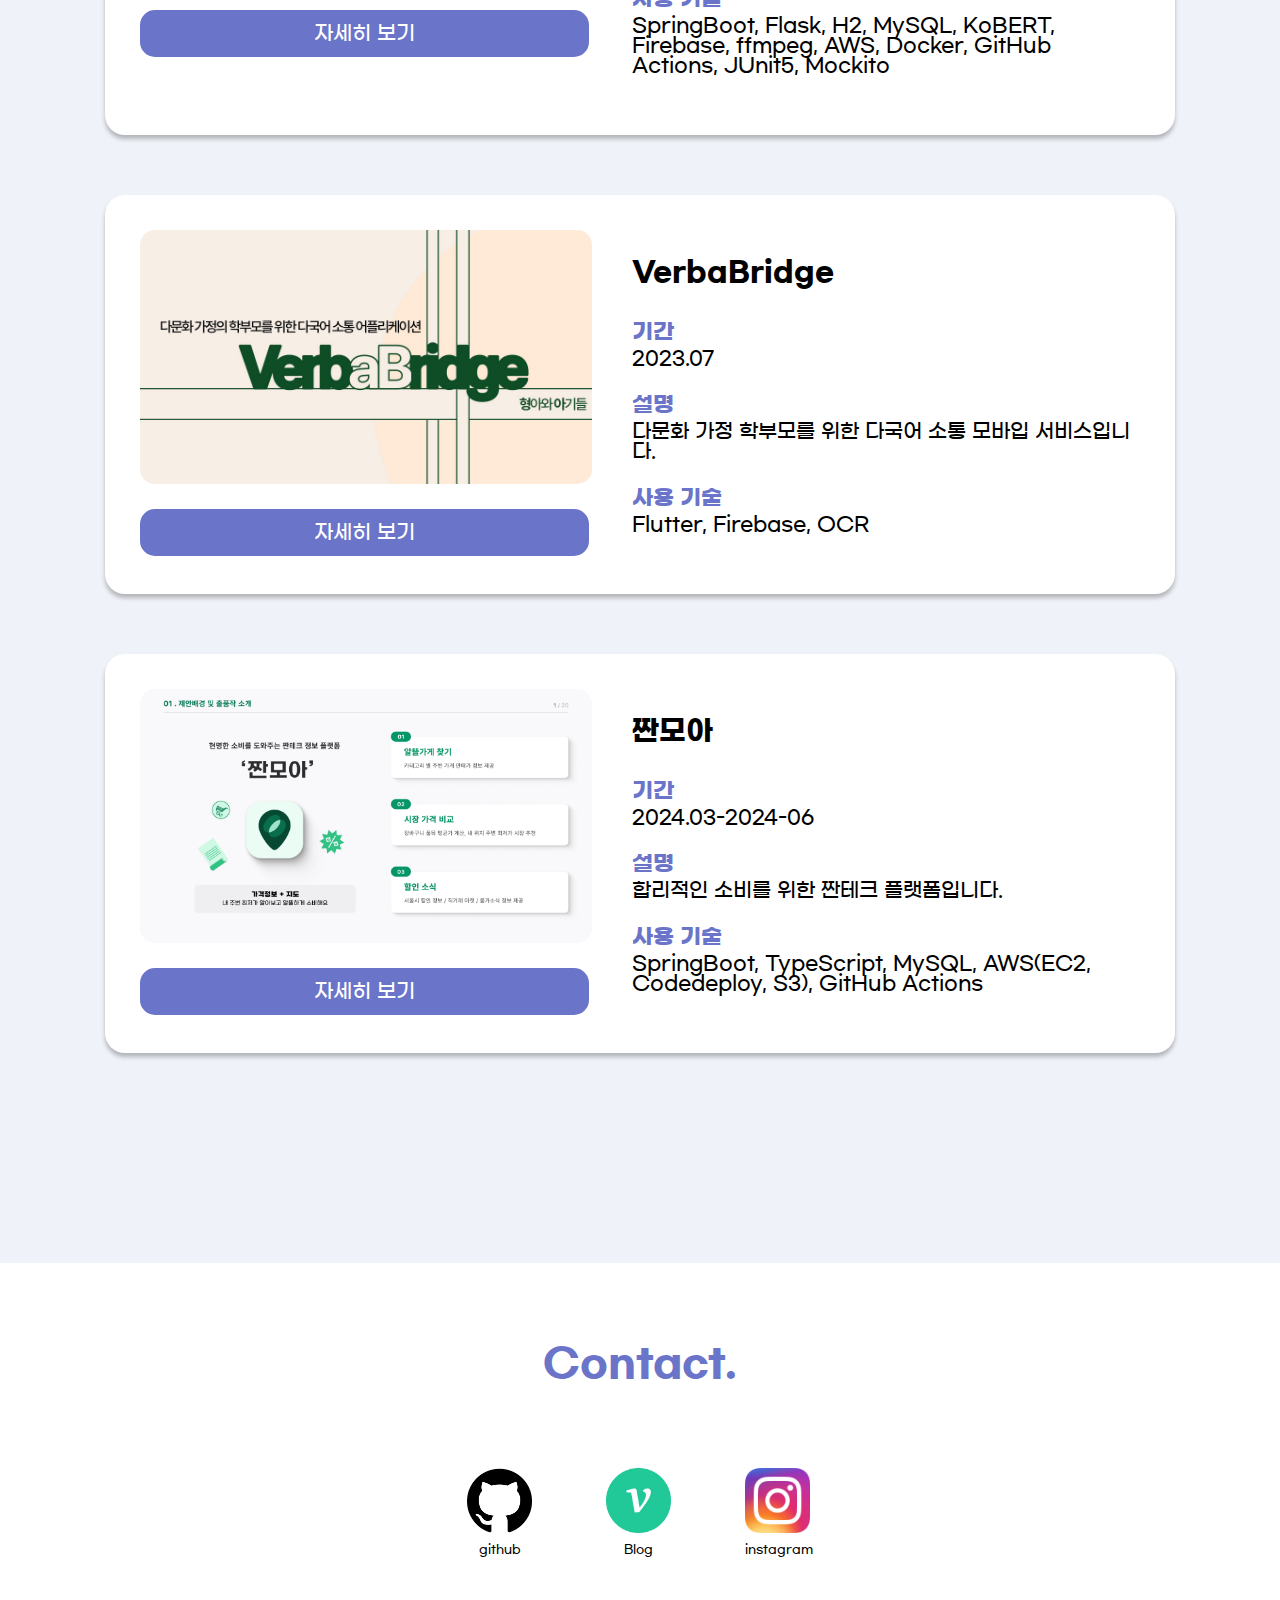
==== commit 7c1d2ac4: "update: 하고픈 말 추가" ====
--- a/index.html
+++ b/index.html
@@ -87,6 +87,9 @@
             </button>
             <button class="btn-open" type="button">
               <img src="src/img/icon-heart.png" alt="" />성격
+            </button>
+            <button class="btn-open" type="button">
+              <img src="src/img/icon-talk.png" alt="" />하고픈 말
             </button>
           </div>
         </div>
@@ -227,7 +230,7 @@
       <div class="modal">
         <h3>성격</h3>
         <h4>긍정적이고 열정이 넘쳐요</h4>
-        <img src="src/img/img-ideneity.jpg" alt="책상 이미지" />
+        <img src="src/img/img-ideneity.jpg" alt="성격 이미지" />
         <p>
           어떤 상황에서도 멋대로 긍정적으로 생각해버리곤 해요! 어차피 일어난 일, 좋게 생각하면 좋잖아요😊
           생각보다 열정넘치는 편이라 이것저것 많이 시도해보고 많이 도전해봤어요🎀
@@ -235,9 +238,21 @@
         <button type="button" class="btn-close">Close</button>
       </div>
     </div>
+    <div class="modal-background">
+      <div class="modal">
+        <h3>하고픈 말</h3>
+        <h4>여러분들을 만나서 기뻐요</h4>
+        <img src="src/img/img-talk.jpg" alt="하고픈 말 이미지" />
+        <p>
+          어려운 과정을 거쳐서 SSAFY에 입과한 만큼 하고싶은 것이 많습니다😆 삼성 SW 역량 테스트 A형도 따고, B형도 취득하고 싶어요!
+          함께 으샤으샤해서 성장할 동료를 찾습니다🎁
+        </p>
+        <button type="button" class="btn-close">Close</button>
+      </div>
+    </div>
     <button onclick="moveToTop()" class="btn-moveTop"></button>
     <script src="index.js"></script>
   </main>
 </body>
 
-</html>+</html>
